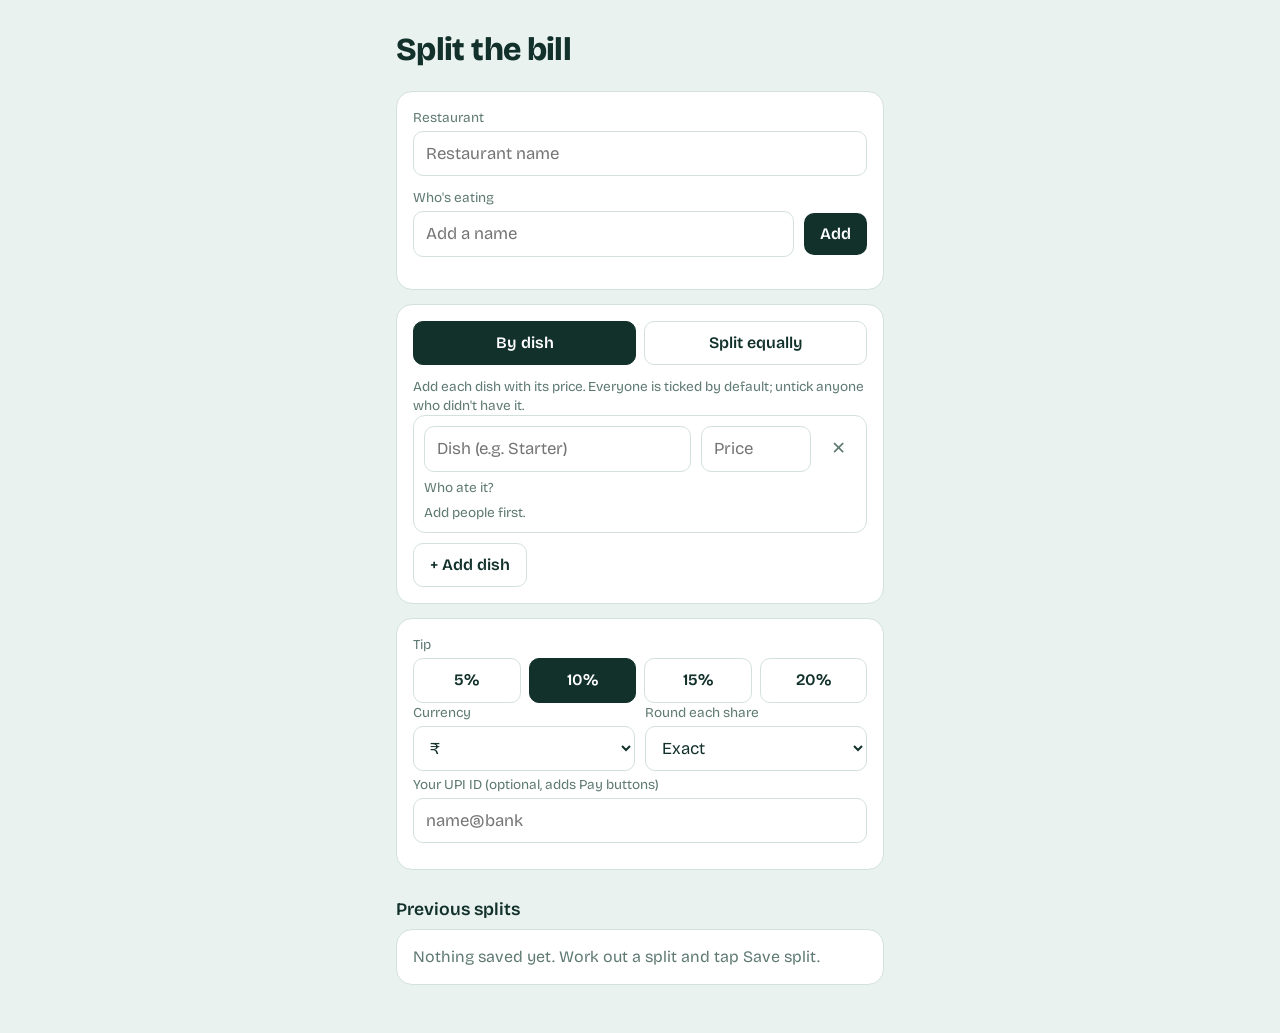
==== index.html @ e91aca57 "refactor: split app into separate html, js, and css files" ====
<!DOCTYPE html>
<html lang="en">
<head>
<meta charset="utf-8">
<meta name="viewport" content="width=device-width, initial-scale=1, viewport-fit=cover">
<title>Split the Bill</title>
<link href="https://fonts.googleapis.com/css2?family=Bricolage+Grotesque:wght@400;600;800&display=swap" rel="stylesheet">
<link rel="stylesheet" href="style.css">
</head>
<body>
<main>
<h1>Split the bill</h1>

<section class="card">
  <label for="rest">Restaurant</label>
  <input id="rest" type="text" maxlength="50" placeholder="Restaurant name">
  <label for="pname">Who's eating</label>
  <div class="row">
    <input id="pname" type="text" maxlength="30" placeholder="Add a name">
    <button class="go" id="padd" type="button">Add</button>
  </div>
  <div id="friends" class="chips2"></div>
  <div id="people" class="chips2"></div>
</section>

<section class="card gap">
  <div class="tabs" id="tabs">
    <button type="button" data-m="item" aria-pressed="true">By dish</button>
    <button type="button" data-m="whole" aria-pressed="false">Split equally</button>
  </div>

  <div id="whole" hidden>
    <label for="bill">Total bill (before tip)</label>
    <input id="bill" type="number" inputmode="decimal" min="0" step="0.01" placeholder="0.00">
    <div class="hint">Everyone pays the same share.</div>
  </div>

  <div id="byitem">
    <div class="hint">Add each dish with its price. Everyone is ticked by default; untick anyone who didn't have it.</div>
    <div id="items"></div>
    <button class="ghostbtn" id="additem" type="button">+ Add dish</button>
  </div>
</section>

<section class="card gap">
  <label>Tip</label>
  <div class="chips" id="tips">
    <button type="button" data-t="5" aria-pressed="false">5%</button>
    <button type="button" data-t="10" aria-pressed="true">10%</button>
    <button type="button" data-t="15" aria-pressed="false">15%</button>
    <button type="button" data-t="20" aria-pressed="false">20%</button>
  </div>
  <div class="row">
    <div>
      <label for="cur">Currency</label>
      <select id="cur"><option>₹</option><option>$</option><option>€</option><option>£</option></select>
    </div>
    <div>
      <label for="round">Round each share</label>
      <select id="round">
        <option value="0">Exact</option>
        <option value="1">Up to 1</option>
        <option value="10">Up to 10</option>
        <option value="50">Up to 50</option>
      </select>
    </div>
  </div>
  <div id="upiBox" class="upi-box">
    <label for="upi">Your UPI ID (optional, adds Pay buttons)</label>
    <input id="upi" type="text" placeholder="name@bank" autocapitalize="off" autocomplete="off">
  </div>
  <div class="err" id="err" role="alert"></div>
</section>

<section class="result" id="res" hidden aria-live="polite">
  <div class="big" id="big"></div>
  <div class="sub" id="sub"></div>
  <div class="people" id="ppl"></div>
</section>

<div class="acts" id="acts" hidden>
  <button class="go" id="save" type="button">Save split</button>
  <button class="ghostbtn" id="copy" type="button">Copy summary</button>
  <a class="ghostbtn" id="wa" target="_blank" rel="noopener">WhatsApp</a>
</div>

<h2>Previous splits</h2>
<div class="hint" id="month"></div>
<section class="card" id="hist"></section>
</main>
<script src="script.js"></script>
</body>
</html>
---- style.css ----
:root{--bg:#eaf2ef;--card:#fff;--ink:#12312b;--mute:#5f7a73;--line:#d3e1dc;--hi:#f2d64b;--hi-ink:#12312b;--btn:#12312b;--btn-ink:#fff;
box-sizing:border-box;padding-top:env(safe-area-inset-top,0px);padding-bottom:env(safe-area-inset-bottom,0px)}
@media (prefers-color-scheme:dark){:root:not([data-theme="light"]){--bg:#0f1d1a;--card:#172925;--ink:#e6f1ed;--mute:#8fb0a7;--line:#2a4640;--btn:#f2d64b;--btn-ink:#12312b}}
:root[data-theme="dark"]{--bg:#0f1d1a;--card:#172925;--ink:#e6f1ed;--mute:#8fb0a7;--line:#2a4640;--btn:#f2d64b;--btn-ink:#12312b}
html{scroll-padding-top:env(safe-area-inset-top,0px)}
*{box-sizing:border-box}
[hidden]{display:none!important}
body{margin:0;background:var(--bg);color:var(--ink);font-family:"Bricolage Grotesque",system-ui,-apple-system,"Segoe UI",sans-serif;line-height:1.4}
main{max-width:520px;margin:0 auto;padding:20px 16px 48px}
h1{font-size:2rem;font-weight:800;margin:8px 0 18px;letter-spacing:-.02em}
h2{font-size:1.1rem;font-weight:600;margin:28px 0 6px}
.card{background:var(--card);border:1px solid var(--line);border-radius:16px;padding:16px}
.gap{margin-top:14px}
label{display:block;font-size:.85rem;color:var(--mute);margin:12px 0 4px}
label:first-child{margin-top:0}
input,select{width:100%;font:inherit;font-size:1.05rem;color:var(--ink);background:transparent;border:1px solid var(--line);border-radius:10px;padding:10px 12px}
input[type=checkbox]{width:auto;accent-color:var(--btn)}
:focus-visible{outline:3px solid var(--hi);outline-offset:1px}
.row{display:flex;gap:10px;align-items:center}.row>div{flex:1}
button,.go,.ghostbtn{font:inherit;cursor:pointer}
.go{font-weight:600;background:var(--btn);color:var(--btn-ink);border:0;border-radius:10px;padding:10px 16px;text-decoration:none;display:inline-block}
.ghostbtn{font-weight:600;background:transparent;color:var(--ink);border:1px solid var(--line);border-radius:10px;padding:10px 16px;text-decoration:none;display:inline-block}
.chips{display:flex;gap:8px}
.chips button,.tabs button{flex:1;font-weight:600;padding:10px 0;border-radius:10px;border:1px solid var(--line);background:transparent;color:var(--ink)}
.chips button[aria-pressed="true"],.tabs button[aria-pressed="true"]{background:var(--btn);color:var(--btn-ink);border-color:var(--btn)}
.tabs{display:flex;gap:8px;margin-bottom:12px}
.chips2{display:flex;flex-wrap:wrap;gap:6px;margin-top:8px}
.chip{border-radius:999px;border:1px solid var(--btn);background:var(--btn);color:var(--btn-ink);padding:6px 12px;font-weight:600}
.chip.ghost{background:transparent;color:var(--ink);border-color:var(--line)}
.who{display:flex;flex-wrap:wrap;gap:6px 14px;margin-top:6px}
.tick{display:inline-flex;align-items:center;gap:4px;margin:0;font-size:.95rem;color:var(--ink)}
.dish{border:1px solid var(--line);border-radius:12px;padding:10px;margin-bottom:10px}
.dish .row{margin-bottom:6px}
.hint{font-size:.85rem;color:var(--mute)}
.upi-box{margin-top:4px}
.err{color:#c0392b;font-size:.9rem;margin-top:10px}
.result{margin-top:14px;background:var(--hi);color:var(--hi-ink);border-radius:16px;padding:20px}
.result .big{font-size:3rem;font-weight:800;line-height:1;letter-spacing:-.03em}
.result .sub{font-size:.95rem;margin-top:6px;opacity:.85}
.people{margin-top:14px;display:grid;gap:6px}
.person{display:flex;justify-content:space-between;align-items:center;background:var(--card);border:1px solid var(--line);color:var(--ink);border-radius:10px;padding:8px 12px}
.rt{display:flex;align-items:center;gap:10px}
.upi{background:var(--btn);color:var(--btn-ink);border-radius:8px;padding:4px 12px;font-size:.85rem;font-weight:600;text-decoration:none}
.acts{display:flex;gap:8px;flex-wrap:wrap;margin-top:12px}
.item{display:flex;justify-content:space-between;align-items:center;gap:10px;border-bottom:1px solid var(--line)}
.item:last-child{border-bottom:0}
.open{flex:1;text-align:left;background:none;border:0;color:var(--ink);padding:12px 0}
.open b,.open span{display:block}.open span{font-size:.82rem;color:var(--mute)}
.x{background:none;border:0;color:var(--mute);font-size:1.1rem;padding:6px 10px}
.empty{color:var(--mute)}
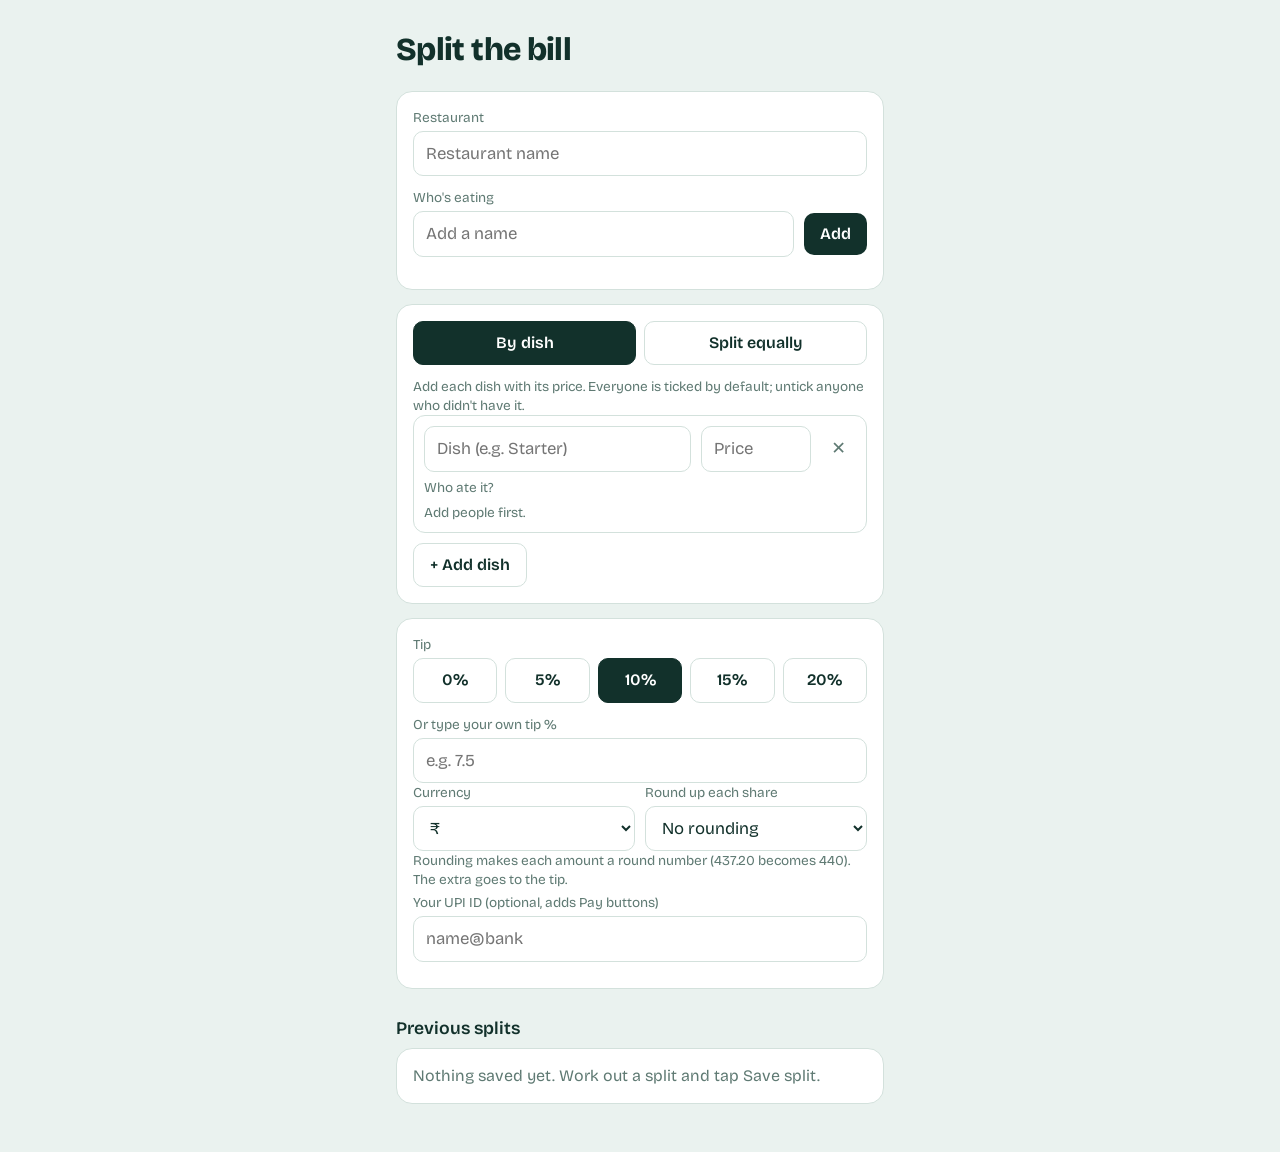
==== commit 2384d013: "update: modify app files" ====
--- a/index.html
+++ b/index.html
@@ -45,26 +45,30 @@
 <section class="card gap">
   <label>Tip</label>
   <div class="chips" id="tips">
+    <button type="button" data-t="0" aria-pressed="false">0%</button>
     <button type="button" data-t="5" aria-pressed="false">5%</button>
     <button type="button" data-t="10" aria-pressed="true">10%</button>
     <button type="button" data-t="15" aria-pressed="false">15%</button>
     <button type="button" data-t="20" aria-pressed="false">20%</button>
   </div>
+  <label for="ctip">Or type your own tip %</label>
+  <input id="ctip" type="number" inputmode="decimal" min="0" max="100" step="0.5" placeholder="e.g. 7.5">
   <div class="row">
     <div>
       <label for="cur">Currency</label>
       <select id="cur"><option>₹</option><option>$</option><option>€</option><option>£</option></select>
     </div>
     <div>
-      <label for="round">Round each share</label>
+      <label for="round">Round up each share</label>
       <select id="round">
-        <option value="0">Exact</option>
+        <option value="0">No rounding</option>
         <option value="1">Up to 1</option>
         <option value="10">Up to 10</option>
         <option value="50">Up to 50</option>
       </select>
     </div>
   </div>
+  <div class="hint">Rounding makes each amount a round number (437.20 becomes 440). The extra goes to the tip.</div>
   <div id="upiBox" class="upi-box">
     <label for="upi">Your UPI ID (optional, adds Pay buttons)</label>
     <input id="upi" type="text" placeholder="name@bank" autocapitalize="off" autocomplete="off">
